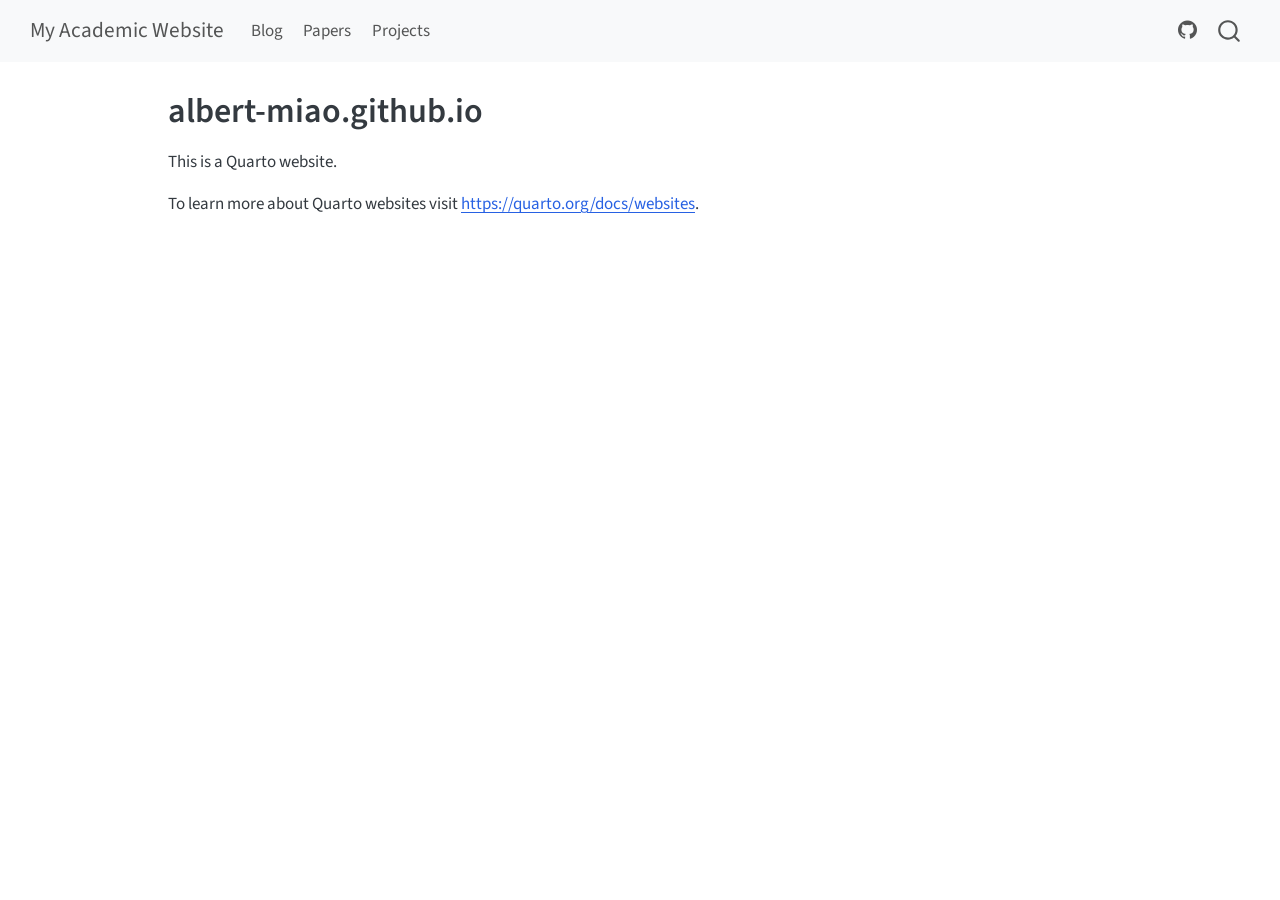
==== docs/index.html @ a9a4f177 "Publishing to docs" ====
<!DOCTYPE html>
<html xmlns="http://www.w3.org/1999/xhtml" lang="en" xml:lang="en"><head>

<meta charset="utf-8">
<meta name="generator" content="quarto-1.8.27">

<meta name="viewport" content="width=device-width, initial-scale=1.0, user-scalable=yes">


<title>albert-miao.github.io – My Academic Website</title>
<style>
code{white-space: pre-wrap;}
span.smallcaps{font-variant: small-caps;}
div.columns{display: flex; gap: min(4vw, 1.5em);}
div.column{flex: auto; overflow-x: auto;}
div.hanging-indent{margin-left: 1.5em; text-indent: -1.5em;}
ul.task-list{list-style: none;}
ul.task-list li input[type="checkbox"] {
  width: 0.8em;
  margin: 0 0.8em 0.2em -1em; /* quarto-specific, see https://github.com/quarto-dev/quarto-cli/issues/4556 */ 
  vertical-align: middle;
}
</style>


<script src="site_libs/quarto-nav/quarto-nav.js"></script>
<script src="site_libs/quarto-nav/headroom.min.js"></script>
<script src="site_libs/clipboard/clipboard.min.js"></script>
<script src="site_libs/quarto-search/autocomplete.umd.js"></script>
<script src="site_libs/quarto-search/fuse.min.js"></script>
<script src="site_libs/quarto-search/quarto-search.js"></script>
<meta name="quarto:offset" content="./">
<script src="site_libs/quarto-html/quarto.js" type="module"></script>
<script src="site_libs/quarto-html/tabsets/tabsets.js" type="module"></script>
<script src="site_libs/quarto-html/axe/axe-check.js" type="module"></script>
<script src="site_libs/quarto-html/popper.min.js"></script>
<script src="site_libs/quarto-html/tippy.umd.min.js"></script>
<script src="site_libs/quarto-html/anchor.min.js"></script>
<link href="site_libs/quarto-html/tippy.css" rel="stylesheet">
<link href="site_libs/quarto-html/quarto-syntax-highlighting-ed96de9b727972fe78a7b5d16c58bf87.css" rel="stylesheet" id="quarto-text-highlighting-styles">
<script src="site_libs/bootstrap/bootstrap.min.js"></script>
<link href="site_libs/bootstrap/bootstrap-icons.css" rel="stylesheet">
<link href="site_libs/bootstrap/bootstrap-644dd490fdfefc70987453d3779e01a8.min.css" rel="stylesheet" append-hash="true" id="quarto-bootstrap" data-mode="light">
<script id="quarto-search-options" type="application/json">{
  "location": "navbar",
  "copy-button": false,
  "collapse-after": 3,
  "panel-placement": "end",
  "type": "overlay",
  "limit": 50,
  "keyboard-shortcut": [
    "f",
    "/",
    "s"
  ],
  "show-item-context": false,
  "language": {
    "search-no-results-text": "No results",
    "search-matching-documents-text": "matching documents",
    "search-copy-link-title": "Copy link to search",
    "search-hide-matches-text": "Hide additional matches",
    "search-more-match-text": "more match in this document",
    "search-more-matches-text": "more matches in this document",
    "search-clear-button-title": "Clear",
    "search-text-placeholder": "",
    "search-detached-cancel-button-title": "Cancel",
    "search-submit-button-title": "Submit",
    "search-label": "Search"
  }
}</script>


</head>

<body class="nav-fixed quarto-light">

<div id="quarto-search-results"></div>
  <header id="quarto-header" class="headroom fixed-top">
    <nav class="navbar navbar-expand-lg " data-bs-theme="dark">
      <div class="navbar-container container-fluid">
      <div class="navbar-brand-container mx-auto">
    <a class="navbar-brand" href="./index.html">
    <span class="navbar-title">My Academic Website</span>
    </a>
  </div>
            <div id="quarto-search" class="" title="Search"></div>
          <button class="navbar-toggler" type="button" data-bs-toggle="collapse" data-bs-target="#navbarCollapse" aria-controls="navbarCollapse" role="menu" aria-expanded="false" aria-label="Toggle navigation" onclick="if (window.quartoToggleHeadroom) { window.quartoToggleHeadroom(); }">
  <span class="navbar-toggler-icon"></span>
</button>
          <div class="collapse navbar-collapse" id="navbarCollapse">
            <ul class="navbar-nav navbar-nav-scroll me-auto">
  <li class="nav-item">
    <a class="nav-link" href="./blog/"> 
<span class="menu-text">Blog</span></a>
  </li>  
  <li class="nav-item">
    <a class="nav-link" href="./papers/"> 
<span class="menu-text">Papers</span></a>
  </li>  
  <li class="nav-item">
    <a class="nav-link" href="./projects/"> 
<span class="menu-text">Projects</span></a>
  </li>  
</ul>
            <ul class="navbar-nav navbar-nav-scroll ms-auto">
  <li class="nav-item compact">
    <a class="nav-link" href="https://github.com/YOUR_USERNAME"> <i class="bi bi-github" role="img">
</i> 
<span class="menu-text"></span></a>
  </li>  
</ul>
          </div> <!-- /navcollapse -->
            <div class="quarto-navbar-tools">
</div>
      </div> <!-- /container-fluid -->
    </nav>
</header>
<!-- content -->
<div id="quarto-content" class="quarto-container page-columns page-rows-contents page-layout-article page-navbar">
<!-- sidebar -->
<!-- margin-sidebar -->
    <div id="quarto-margin-sidebar" class="sidebar margin-sidebar zindex-bottom">
        
    </div>
<!-- main -->
<main class="content" id="quarto-document-content">

<header id="title-block-header" class="quarto-title-block default">
<div class="quarto-title">
<h1 class="title">albert-miao.github.io</h1>
</div>



<div class="quarto-title-meta">

    
  
    
  </div>
  


</header>


<p>This is a Quarto website.</p>
<p>To learn more about Quarto websites visit <a href="https://quarto.org/docs/websites" class="uri">https://quarto.org/docs/websites</a>.</p>



</main> <!-- /main -->
<script id="quarto-html-after-body" type="application/javascript">
  window.document.addEventListener("DOMContentLoaded", function (event) {
    const icon = "";
    const anchorJS = new window.AnchorJS();
    anchorJS.options = {
      placement: 'right',
      icon: icon
    };
    anchorJS.add('.anchored');
    const isCodeAnnotation = (el) => {
      for (const clz of el.classList) {
        if (clz.startsWith('code-annotation-')) {                     
          return true;
        }
      }
      return false;
    }
    const onCopySuccess = function(e) {
      // button target
      const button = e.trigger;
      // don't keep focus
      button.blur();
      // flash "checked"
      button.classList.add('code-copy-button-checked');
      var currentTitle = button.getAttribute("title");
      button.setAttribute("title", "Copied!");
      let tooltip;
      if (window.bootstrap) {
        button.setAttribute("data-bs-toggle", "tooltip");
        button.setAttribute("data-bs-placement", "left");
        button.setAttribute("data-bs-title", "Copied!");
        tooltip = new bootstrap.Tooltip(button, 
          { trigger: "manual", 
            customClass: "code-copy-button-tooltip",
            offset: [0, -8]});
        tooltip.show();    
      }
      setTimeout(function() {
        if (tooltip) {
          tooltip.hide();
          button.removeAttribute("data-bs-title");
          button.removeAttribute("data-bs-toggle");
          button.removeAttribute("data-bs-placement");
        }
        button.setAttribute("title", currentTitle);
        button.classList.remove('code-copy-button-checked');
      }, 1000);
      // clear code selection
      e.clearSelection();
    }
    const getTextToCopy = function(trigger) {
      const outerScaffold = trigger.parentElement.cloneNode(true);
      const codeEl = outerScaffold.querySelector('code');
      for (const childEl of codeEl.children) {
        if (isCodeAnnotation(childEl)) {
          childEl.remove();
        }
      }
      return codeEl.innerText;
    }
    const clipboard = new window.ClipboardJS('.code-copy-button:not([data-in-quarto-modal])', {
      text: getTextToCopy
    });
    clipboard.on('success', onCopySuccess);
    if (window.document.getElementById('quarto-embedded-source-code-modal')) {
      const clipboardModal = new window.ClipboardJS('.code-copy-button[data-in-quarto-modal]', {
        text: getTextToCopy,
        container: window.document.getElementById('quarto-embedded-source-code-modal')
      });
      clipboardModal.on('success', onCopySuccess);
    }
      var localhostRegex = new RegExp(/^(?:http|https):\/\/localhost\:?[0-9]*\//);
      var mailtoRegex = new RegExp(/^mailto:/);
        var filterRegex = new RegExp('/' + window.location.host + '/');
      var isInternal = (href) => {
          return filterRegex.test(href) || localhostRegex.test(href) || mailtoRegex.test(href);
      }
      // Inspect non-navigation links and adorn them if external
     var links = window.document.querySelectorAll('a[href]:not(.nav-link):not(.navbar-brand):not(.toc-action):not(.sidebar-link):not(.sidebar-item-toggle):not(.pagination-link):not(.no-external):not([aria-hidden]):not(.dropdown-item):not(.quarto-navigation-tool):not(.about-link)');
      for (var i=0; i<links.length; i++) {
        const link = links[i];
        if (!isInternal(link.href)) {
          // undo the damage that might have been done by quarto-nav.js in the case of
          // links that we want to consider external
          if (link.dataset.originalHref !== undefined) {
            link.href = link.dataset.originalHref;
          }
        }
      }
    function tippyHover(el, contentFn, onTriggerFn, onUntriggerFn) {
      const config = {
        allowHTML: true,
        maxWidth: 500,
        delay: 100,
        arrow: false,
        appendTo: function(el) {
            return el.parentElement;
        },
        interactive: true,
        interactiveBorder: 10,
        theme: 'quarto',
        placement: 'bottom-start',
      };
      if (contentFn) {
        config.content = contentFn;
      }
      if (onTriggerFn) {
        config.onTrigger = onTriggerFn;
      }
      if (onUntriggerFn) {
        config.onUntrigger = onUntriggerFn;
      }
      window.tippy(el, config); 
    }
    const noterefs = window.document.querySelectorAll('a[role="doc-noteref"]');
    for (var i=0; i<noterefs.length; i++) {
      const ref = noterefs[i];
      tippyHover(ref, function() {
        // use id or data attribute instead here
        let href = ref.getAttribute('data-footnote-href') || ref.getAttribute('href');
        try { href = new URL(href).hash; } catch {}
        const id = href.replace(/^#\/?/, "");
        const note = window.document.getElementById(id);
        if (note) {
          return note.innerHTML;
        } else {
          return "";
        }
      });
    }
    const xrefs = window.document.querySelectorAll('a.quarto-xref');
    const processXRef = (id, note) => {
      // Strip column container classes
      const stripColumnClz = (el) => {
        el.classList.remove("page-full", "page-columns");
        if (el.children) {
          for (const child of el.children) {
            stripColumnClz(child);
          }
        }
      }
      stripColumnClz(note)
      if (id === null || id.startsWith('sec-')) {
        // Special case sections, only their first couple elements
        const container = document.createElement("div");
        if (note.children && note.children.length > 2) {
          container.appendChild(note.children[0].cloneNode(true));
          for (let i = 1; i < note.children.length; i++) {
            const child = note.children[i];
            if (child.tagName === "P" && child.innerText === "") {
              continue;
            } else {
              container.appendChild(child.cloneNode(true));
              break;
            }
          }
          if (window.Quarto?.typesetMath) {
            window.Quarto.typesetMath(container);
          }
          return container.innerHTML
        } else {
          if (window.Quarto?.typesetMath) {
            window.Quarto.typesetMath(note);
          }
          return note.innerHTML;
        }
      } else {
        // Remove any anchor links if they are present
        const anchorLink = note.querySelector('a.anchorjs-link');
        if (anchorLink) {
          anchorLink.remove();
        }
        if (window.Quarto?.typesetMath) {
          window.Quarto.typesetMath(note);
        }
        if (note.classList.contains("callout")) {
          return note.outerHTML;
        } else {
          return note.innerHTML;
        }
      }
    }
    for (var i=0; i<xrefs.length; i++) {
      const xref = xrefs[i];
      tippyHover(xref, undefined, function(instance) {
        instance.disable();
        let url = xref.getAttribute('href');
        let hash = undefined; 
        if (url.startsWith('#')) {
          hash = url;
        } else {
          try { hash = new URL(url).hash; } catch {}
        }
        if (hash) {
          const id = hash.replace(/^#\/?/, "");
          const note = window.document.getElementById(id);
          if (note !== null) {
            try {
              const html = processXRef(id, note.cloneNode(true));
              instance.setContent(html);
            } finally {
              instance.enable();
              instance.show();
            }
          } else {
            // See if we can fetch this
            fetch(url.split('#')[0])
            .then(res => res.text())
            .then(html => {
              const parser = new DOMParser();
              const htmlDoc = parser.parseFromString(html, "text/html");
              const note = htmlDoc.getElementById(id);
              if (note !== null) {
                const html = processXRef(id, note);
                instance.setContent(html);
              } 
            }).finally(() => {
              instance.enable();
              instance.show();
            });
          }
        } else {
          // See if we can fetch a full url (with no hash to target)
          // This is a special case and we should probably do some content thinning / targeting
          fetch(url)
          .then(res => res.text())
          .then(html => {
            const parser = new DOMParser();
            const htmlDoc = parser.parseFromString(html, "text/html");
            const note = htmlDoc.querySelector('main.content');
            if (note !== null) {
              // This should only happen for chapter cross references
              // (since there is no id in the URL)
              // remove the first header
              if (note.children.length > 0 && note.children[0].tagName === "HEADER") {
                note.children[0].remove();
              }
              const html = processXRef(null, note);
              instance.setContent(html);
            } 
          }).finally(() => {
            instance.enable();
            instance.show();
          });
        }
      }, function(instance) {
      });
    }
        let selectedAnnoteEl;
        const selectorForAnnotation = ( cell, annotation) => {
          let cellAttr = 'data-code-cell="' + cell + '"';
          let lineAttr = 'data-code-annotation="' +  annotation + '"';
          const selector = 'span[' + cellAttr + '][' + lineAttr + ']';
          return selector;
        }
        const selectCodeLines = (annoteEl) => {
          const doc = window.document;
          const targetCell = annoteEl.getAttribute("data-target-cell");
          const targetAnnotation = annoteEl.getAttribute("data-target-annotation");
          const annoteSpan = window.document.querySelector(selectorForAnnotation(targetCell, targetAnnotation));
          const lines = annoteSpan.getAttribute("data-code-lines").split(",");
          const lineIds = lines.map((line) => {
            return targetCell + "-" + line;
          })
          let top = null;
          let height = null;
          let parent = null;
          if (lineIds.length > 0) {
              //compute the position of the single el (top and bottom and make a div)
              const el = window.document.getElementById(lineIds[0]);
              top = el.offsetTop;
              height = el.offsetHeight;
              parent = el.parentElement.parentElement;
            if (lineIds.length > 1) {
              const lastEl = window.document.getElementById(lineIds[lineIds.length - 1]);
              const bottom = lastEl.offsetTop + lastEl.offsetHeight;
              height = bottom - top;
            }
            if (top !== null && height !== null && parent !== null) {
              // cook up a div (if necessary) and position it 
              let div = window.document.getElementById("code-annotation-line-highlight");
              if (div === null) {
                div = window.document.createElement("div");
                div.setAttribute("id", "code-annotation-line-highlight");
                div.style.position = 'absolute';
                parent.appendChild(div);
              }
              div.style.top = top - 2 + "px";
              div.style.height = height + 4 + "px";
              div.style.left = 0;
              let gutterDiv = window.document.getElementById("code-annotation-line-highlight-gutter");
              if (gutterDiv === null) {
                gutterDiv = window.document.createElement("div");
                gutterDiv.setAttribute("id", "code-annotation-line-highlight-gutter");
                gutterDiv.style.position = 'absolute';
                const codeCell = window.document.getElementById(targetCell);
                const gutter = codeCell.querySelector('.code-annotation-gutter');
                gutter.appendChild(gutterDiv);
              }
              gutterDiv.style.top = top - 2 + "px";
              gutterDiv.style.height = height + 4 + "px";
            }
            selectedAnnoteEl = annoteEl;
          }
        };
        const unselectCodeLines = () => {
          const elementsIds = ["code-annotation-line-highlight", "code-annotation-line-highlight-gutter"];
          elementsIds.forEach((elId) => {
            const div = window.document.getElementById(elId);
            if (div) {
              div.remove();
            }
          });
          selectedAnnoteEl = undefined;
        };
          // Handle positioning of the toggle
      window.addEventListener(
        "resize",
        throttle(() => {
          elRect = undefined;
          if (selectedAnnoteEl) {
            selectCodeLines(selectedAnnoteEl);
          }
        }, 10)
      );
      function throttle(fn, ms) {
      let throttle = false;
      let timer;
        return (...args) => {
          if(!throttle) { // first call gets through
              fn.apply(this, args);
              throttle = true;
          } else { // all the others get throttled
              if(timer) clearTimeout(timer); // cancel #2
              timer = setTimeout(() => {
                fn.apply(this, args);
                timer = throttle = false;
              }, ms);
          }
        };
      }
        // Attach click handler to the DT
        const annoteDls = window.document.querySelectorAll('dt[data-target-cell]');
        for (const annoteDlNode of annoteDls) {
          annoteDlNode.addEventListener('click', (event) => {
            const clickedEl = event.target;
            if (clickedEl !== selectedAnnoteEl) {
              unselectCodeLines();
              const activeEl = window.document.querySelector('dt[data-target-cell].code-annotation-active');
              if (activeEl) {
                activeEl.classList.remove('code-annotation-active');
              }
              selectCodeLines(clickedEl);
              clickedEl.classList.add('code-annotation-active');
            } else {
              // Unselect the line
              unselectCodeLines();
              clickedEl.classList.remove('code-annotation-active');
            }
          });
        }
    const findCites = (el) => {
      const parentEl = el.parentElement;
      if (parentEl) {
        const cites = parentEl.dataset.cites;
        if (cites) {
          return {
            el,
            cites: cites.split(' ')
          };
        } else {
          return findCites(el.parentElement)
        }
      } else {
        return undefined;
      }
    };
    var bibliorefs = window.document.querySelectorAll('a[role="doc-biblioref"]');
    for (var i=0; i<bibliorefs.length; i++) {
      const ref = bibliorefs[i];
      const citeInfo = findCites(ref);
      if (citeInfo) {
        tippyHover(citeInfo.el, function() {
          var popup = window.document.createElement('div');
          citeInfo.cites.forEach(function(cite) {
            var citeDiv = window.document.createElement('div');
            citeDiv.classList.add('hanging-indent');
            citeDiv.classList.add('csl-entry');
            var biblioDiv = window.document.getElementById('ref-' + cite);
            if (biblioDiv) {
              citeDiv.innerHTML = biblioDiv.innerHTML;
            }
            popup.appendChild(citeDiv);
          });
          return popup.innerHTML;
        });
      }
    }
  });
  </script>
</div> <!-- /content -->




</body></html>
---- docs/site_libs/quarto-html/tippy.css ----
.tippy-box[data-animation=fade][data-state=hidden]{opacity:0}[data-tippy-root]{max-width:calc(100vw - 10px)}.tippy-box{position:relative;background-color:#333;color:#fff;border-radius:4px;font-size:14px;line-height:1.4;white-space:normal;outline:0;transition-property:transform,visibility,opacity}.tippy-box[data-placement^=top]>.tippy-arrow{bottom:0}.tippy-box[data-placement^=top]>.tippy-arrow:before{bottom:-7px;left:0;border-width:8px 8px 0;border-top-color:initial;transform-origin:center top}.tippy-box[data-placement^=bottom]>.tippy-arrow{top:0}.tippy-box[data-placement^=bottom]>.tippy-arrow:before{top:-7px;left:0;border-width:0 8px 8px;border-bottom-color:initial;transform-origin:center bottom}.tippy-box[data-placement^=left]>.tippy-arrow{right:0}.tippy-box[data-placement^=left]>.tippy-arrow:before{border-width:8px 0 8px 8px;border-left-color:initial;right:-7px;transform-origin:center left}.tippy-box[data-placement^=right]>.tippy-arrow{left:0}.tippy-box[data-placement^=right]>.tippy-arrow:before{left:-7px;border-width:8px 8px 8px 0;border-right-color:initial;transform-origin:center right}.tippy-box[data-inertia][data-state=visible]{transition-timing-function:cubic-bezier(.54,1.5,.38,1.11)}.tippy-arrow{width:16px;height:16px;color:#333}.tippy-arrow:before{content:"";position:absolute;border-color:transparent;border-style:solid}.tippy-content{position:relative;padding:5px 9px;z-index:1}
---- docs/site_libs/quarto-html/quarto-syntax-highlighting-ed96de9b727972fe78a7b5d16c58bf87.css ----
/* quarto syntax highlight colors */
:root {
  --quarto-hl-ot-color: #003B4F;
  --quarto-hl-at-color: #657422;
  --quarto-hl-ss-color: #20794D;
  --quarto-hl-an-color: #5E5E5E;
  --quarto-hl-fu-color: #4758AB;
  --quarto-hl-st-color: #20794D;
  --quarto-hl-cf-color: #003B4F;
  --quarto-hl-op-color: #5E5E5E;
  --quarto-hl-er-color: #AD0000;
  --quarto-hl-bn-color: #AD0000;
  --quarto-hl-al-color: #AD0000;
  --quarto-hl-va-color: #111111;
  --quarto-hl-bu-color: inherit;
  --quarto-hl-ex-color: inherit;
  --quarto-hl-pp-color: #AD0000;
  --quarto-hl-in-color: #5E5E5E;
  --quarto-hl-vs-color: #20794D;
  --quarto-hl-wa-color: #5E5E5E;
  --quarto-hl-do-color: #5E5E5E;
  --quarto-hl-im-color: #00769E;
  --quarto-hl-ch-color: #20794D;
  --quarto-hl-dt-color: #AD0000;
  --quarto-hl-fl-color: #AD0000;
  --quarto-hl-co-color: #5E5E5E;
  --quarto-hl-cv-color: #5E5E5E;
  --quarto-hl-cn-color: #8f5902;
  --quarto-hl-sc-color: #5E5E5E;
  --quarto-hl-dv-color: #AD0000;
  --quarto-hl-kw-color: #003B4F;
}

/* other quarto variables */
:root {
  --quarto-font-monospace: SFMono-Regular, Menlo, Monaco, Consolas, "Liberation Mono", "Courier New", monospace;
}

/* syntax highlight based on Pandoc's rules */
pre > code.sourceCode > span {
  color: #003B4F;
}

code.sourceCode > span {
  color: #003B4F;
}

div.sourceCode,
div.sourceCode pre.sourceCode {
  color: #003B4F;
}

/* Normal */
code span {
  color: #003B4F;
}

/* Alert */
code span.al {
  color: #AD0000;
  font-style: inherit;
}

/* Annotation */
code span.an {
  color: #5E5E5E;
  font-style: inherit;
}

/* Attribute */
code span.at {
  color: #657422;
  font-style: inherit;
}

/* BaseN */
code span.bn {
  color: #AD0000;
  font-style: inherit;
}

/* BuiltIn */
code span.bu {
  font-style: inherit;
}

/* ControlFlow */
code span.cf {
  color: #003B4F;
  font-weight: bold;
  font-style: inherit;
}

/* Char */
code span.ch {
  color: #20794D;
  font-style: inherit;
}

/* Constant */
code span.cn {
  color: #8f5902;
  font-style: inherit;
}

/* Comment */
code span.co {
  color: #5E5E5E;
  font-style: inherit;
}

/* CommentVar */
code span.cv {
  color: #5E5E5E;
  font-style: italic;
}

/* Documentation */
code span.do {
  color: #5E5E5E;
  font-style: italic;
}

/* DataType */
code span.dt {
  color: #AD0000;
  font-style: inherit;
}

/* DecVal */
code span.dv {
  color: #AD0000;
  font-style: inherit;
}

/* Error */
code span.er {
  color: #AD0000;
  font-style: inherit;
}

/* Extension */
code span.ex {
  font-style: inherit;
}

/* Float */
code span.fl {
  color: #AD0000;
  font-style: inherit;
}

/* Function */
code span.fu {
  color: #4758AB;
  font-style: inherit;
}

/* Import */
code span.im {
  color: #00769E;
  font-style: inherit;
}

/* Information */
code span.in {
  color: #5E5E5E;
  font-style: inherit;
}

/* Keyword */
code span.kw {
  color: #003B4F;
  font-weight: bold;
  font-style: inherit;
}

/* Operator */
code span.op {
  color: #5E5E5E;
  font-style: inherit;
}

/* Other */
code span.ot {
  color: #003B4F;
  font-style: inherit;
}

/* Preprocessor */
code span.pp {
  color: #AD0000;
  font-style: inherit;
}

/* SpecialChar */
code span.sc {
  color: #5E5E5E;
  font-style: inherit;
}

/* SpecialString */
code span.ss {
  color: #20794D;
  font-style: inherit;
}

/* String */
code span.st {
  color: #20794D;
  font-style: inherit;
}

/* Variable */
code span.va {
  color: #111111;
  font-style: inherit;
}

/* VerbatimString */
code span.vs {
  color: #20794D;
  font-style: inherit;
}

/* Warning */
code span.wa {
  color: #5E5E5E;
  font-style: italic;
}

.prevent-inlining {
  content: "</";
}

/*# sourceMappingURL=0920dd6d7437995b8cdf7429764427b1.css.map */
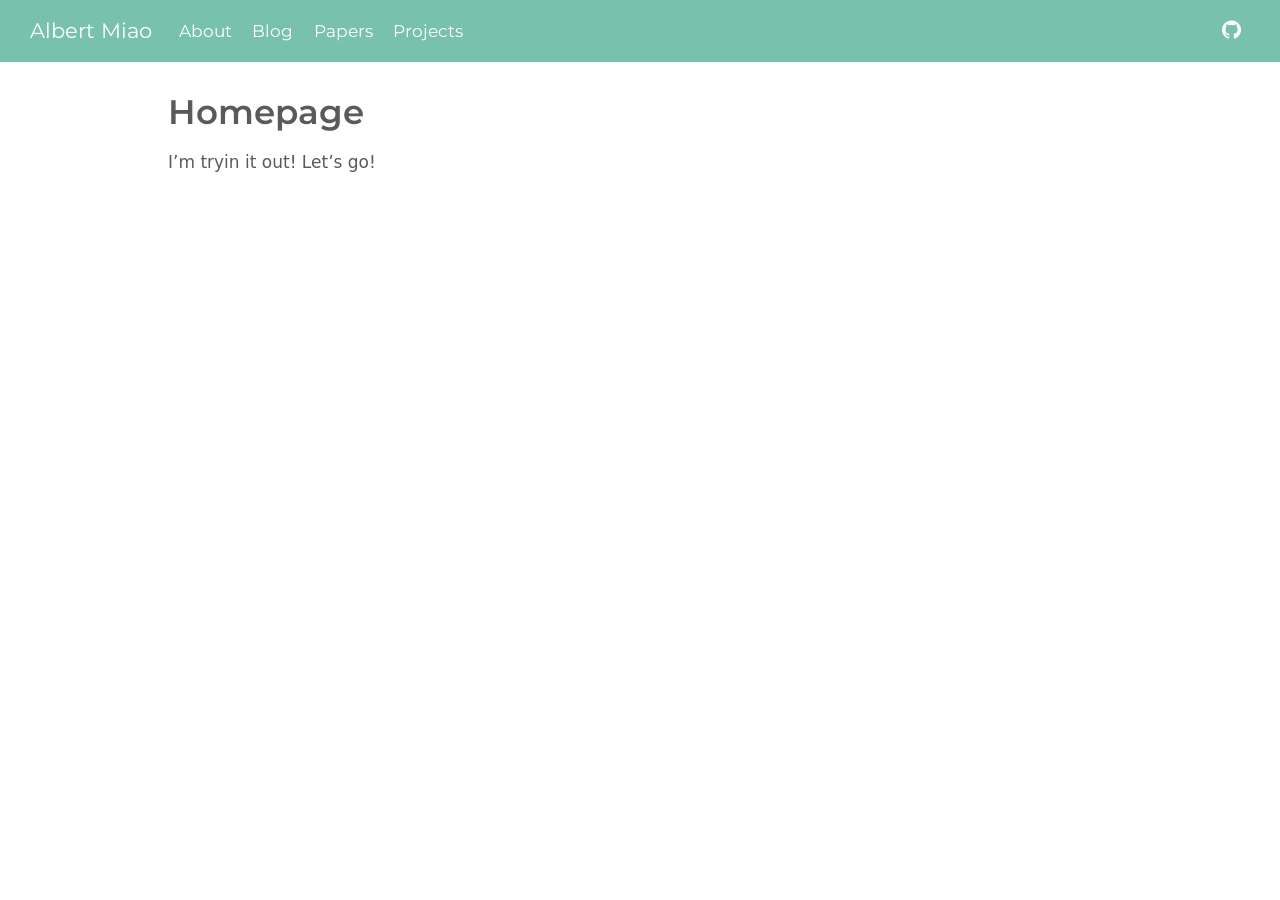
==== commit 6c9d0530: "images and about" ====
--- a/docs/index.html
+++ b/docs/index.html
@@ -7,7 +7,7 @@
 <meta name="viewport" content="width=device-width, initial-scale=1.0, user-scalable=yes">
 
 
-<title>albert-miao.github.io – My Academic Website</title>
+<title>Homepage – Albert Miao</title>
 <style>
 code{white-space: pre-wrap;}
 span.smallcaps{font-variant: small-caps;}
@@ -40,7 +40,7 @@
 <link href="site_libs/quarto-html/quarto-syntax-highlighting-ed96de9b727972fe78a7b5d16c58bf87.css" rel="stylesheet" id="quarto-text-highlighting-styles">
 <script src="site_libs/bootstrap/bootstrap.min.js"></script>
 <link href="site_libs/bootstrap/bootstrap-icons.css" rel="stylesheet">
-<link href="site_libs/bootstrap/bootstrap-644dd490fdfefc70987453d3779e01a8.min.css" rel="stylesheet" append-hash="true" id="quarto-bootstrap" data-mode="light">
+<link href="site_libs/bootstrap/bootstrap-ef168dfa0727b0f9acb77462fe321019.min.css" rel="stylesheet" append-hash="true" id="quarto-bootstrap" data-mode="light">
 <script id="quarto-search-options" type="application/json">{
   "location": "navbar",
   "copy-button": false,
@@ -80,15 +80,18 @@
       <div class="navbar-container container-fluid">
       <div class="navbar-brand-container mx-auto">
     <a class="navbar-brand" href="./index.html">
-    <span class="navbar-title">My Academic Website</span>
+    <span class="navbar-title">Albert Miao</span>
     </a>
   </div>
-            <div id="quarto-search" class="" title="Search"></div>
           <button class="navbar-toggler" type="button" data-bs-toggle="collapse" data-bs-target="#navbarCollapse" aria-controls="navbarCollapse" role="menu" aria-expanded="false" aria-label="Toggle navigation" onclick="if (window.quartoToggleHeadroom) { window.quartoToggleHeadroom(); }">
   <span class="navbar-toggler-icon"></span>
 </button>
           <div class="collapse navbar-collapse" id="navbarCollapse">
             <ul class="navbar-nav navbar-nav-scroll me-auto">
+  <li class="nav-item">
+    <a class="nav-link" href="./about/"> 
+<span class="menu-text">About</span></a>
+  </li>  
   <li class="nav-item">
     <a class="nav-link" href="./blog/"> 
 <span class="menu-text">Blog</span></a>
@@ -127,7 +130,7 @@
 
 <header id="title-block-header" class="quarto-title-block default">
 <div class="quarto-title">
-<h1 class="title">albert-miao.github.io</h1>
+<h1 class="title">Homepage</h1>
 </div>
 
 
@@ -144,8 +147,7 @@
 </header>
 
 
-<p>This is a Quarto website.</p>
-<p>To learn more about Quarto websites visit <a href="https://quarto.org/docs/websites" class="uri">https://quarto.org/docs/websites</a>.</p>
+<p>I’m tryin it out! Let’s go!</p>
 
 
 
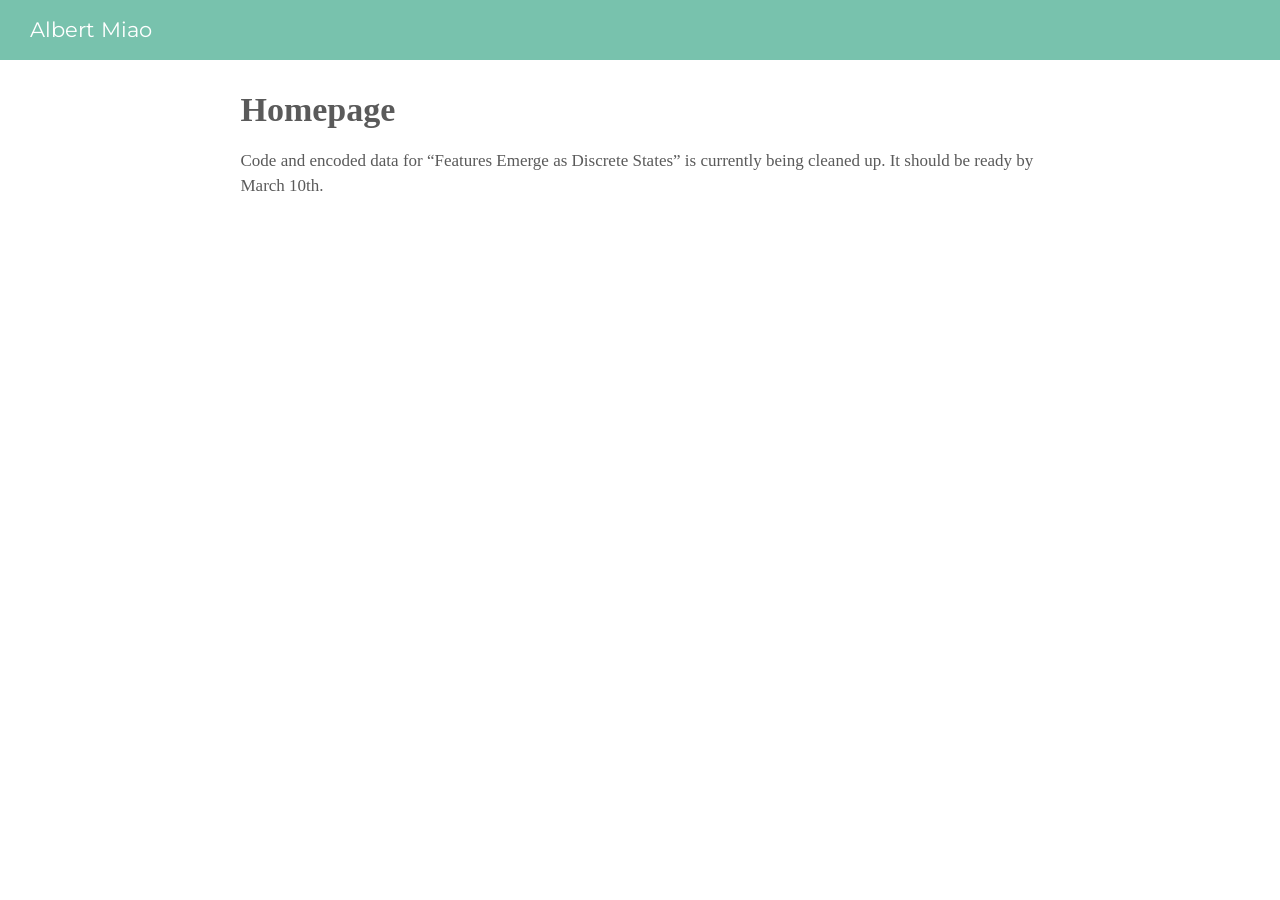
==== commit 0f22161f: "modifying temp project website" ====
--- a/docs/index.html
+++ b/docs/index.html
@@ -70,9 +70,10 @@
 }</script>
 
 
+<link rel="stylesheet" href="assets/css/style.css">
 </head>
 
-<body class="nav-fixed quarto-light">
+<body class="nav-fixed fullcontent quarto-light">
 
 <div id="quarto-search-results"></div>
   <header id="quarto-header" class="headroom fixed-top">
@@ -83,37 +84,7 @@
     <span class="navbar-title">Albert Miao</span>
     </a>
   </div>
-          <button class="navbar-toggler" type="button" data-bs-toggle="collapse" data-bs-target="#navbarCollapse" aria-controls="navbarCollapse" role="menu" aria-expanded="false" aria-label="Toggle navigation" onclick="if (window.quartoToggleHeadroom) { window.quartoToggleHeadroom(); }">
-  <span class="navbar-toggler-icon"></span>
-</button>
-          <div class="collapse navbar-collapse" id="navbarCollapse">
-            <ul class="navbar-nav navbar-nav-scroll me-auto">
-  <li class="nav-item">
-    <a class="nav-link" href="./about/"> 
-<span class="menu-text">About</span></a>
-  </li>  
-  <li class="nav-item">
-    <a class="nav-link" href="./blog/"> 
-<span class="menu-text">Blog</span></a>
-  </li>  
-  <li class="nav-item">
-    <a class="nav-link" href="./papers/"> 
-<span class="menu-text">Papers</span></a>
-  </li>  
-  <li class="nav-item">
-    <a class="nav-link" href="./projects/"> 
-<span class="menu-text">Projects</span></a>
-  </li>  
-</ul>
-            <ul class="navbar-nav navbar-nav-scroll ms-auto">
-  <li class="nav-item compact">
-    <a class="nav-link" href="https://github.com/YOUR_USERNAME"> <i class="bi bi-github" role="img">
-</i> 
-<span class="menu-text"></span></a>
-  </li>  
-</ul>
-          </div> <!-- /navcollapse -->
-            <div class="quarto-navbar-tools">
+        <div class="quarto-navbar-tools tools-end">
 </div>
       </div> <!-- /container-fluid -->
     </nav>
@@ -122,9 +93,7 @@
 <div id="quarto-content" class="quarto-container page-columns page-rows-contents page-layout-article page-navbar">
 <!-- sidebar -->
 <!-- margin-sidebar -->
-    <div id="quarto-margin-sidebar" class="sidebar margin-sidebar zindex-bottom">
-        
-    </div>
+    
 <!-- main -->
 <main class="content" id="quarto-document-content">
 
@@ -147,7 +116,7 @@
 </header>
 
 
-<p>I’m tryin it out! Let’s go!</p>
+<p>Code and encoded data for “Features Emerge as Discrete States” is currently being cleaned up. It should be ready by March 10th.</p>
 
 
 
--- a/docs/assets/css/style.css
+++ b/docs/assets/css/style.css
@@ -0,0 +1,8 @@
+/* Override theme fonts globally */
+body {
+    font-family: Georgia, serif;   /* main text */
+}
+
+h1, h2, h3, h4, h5, h6 {
+    font-family: Georgia, serif;   /* headings */
+}
